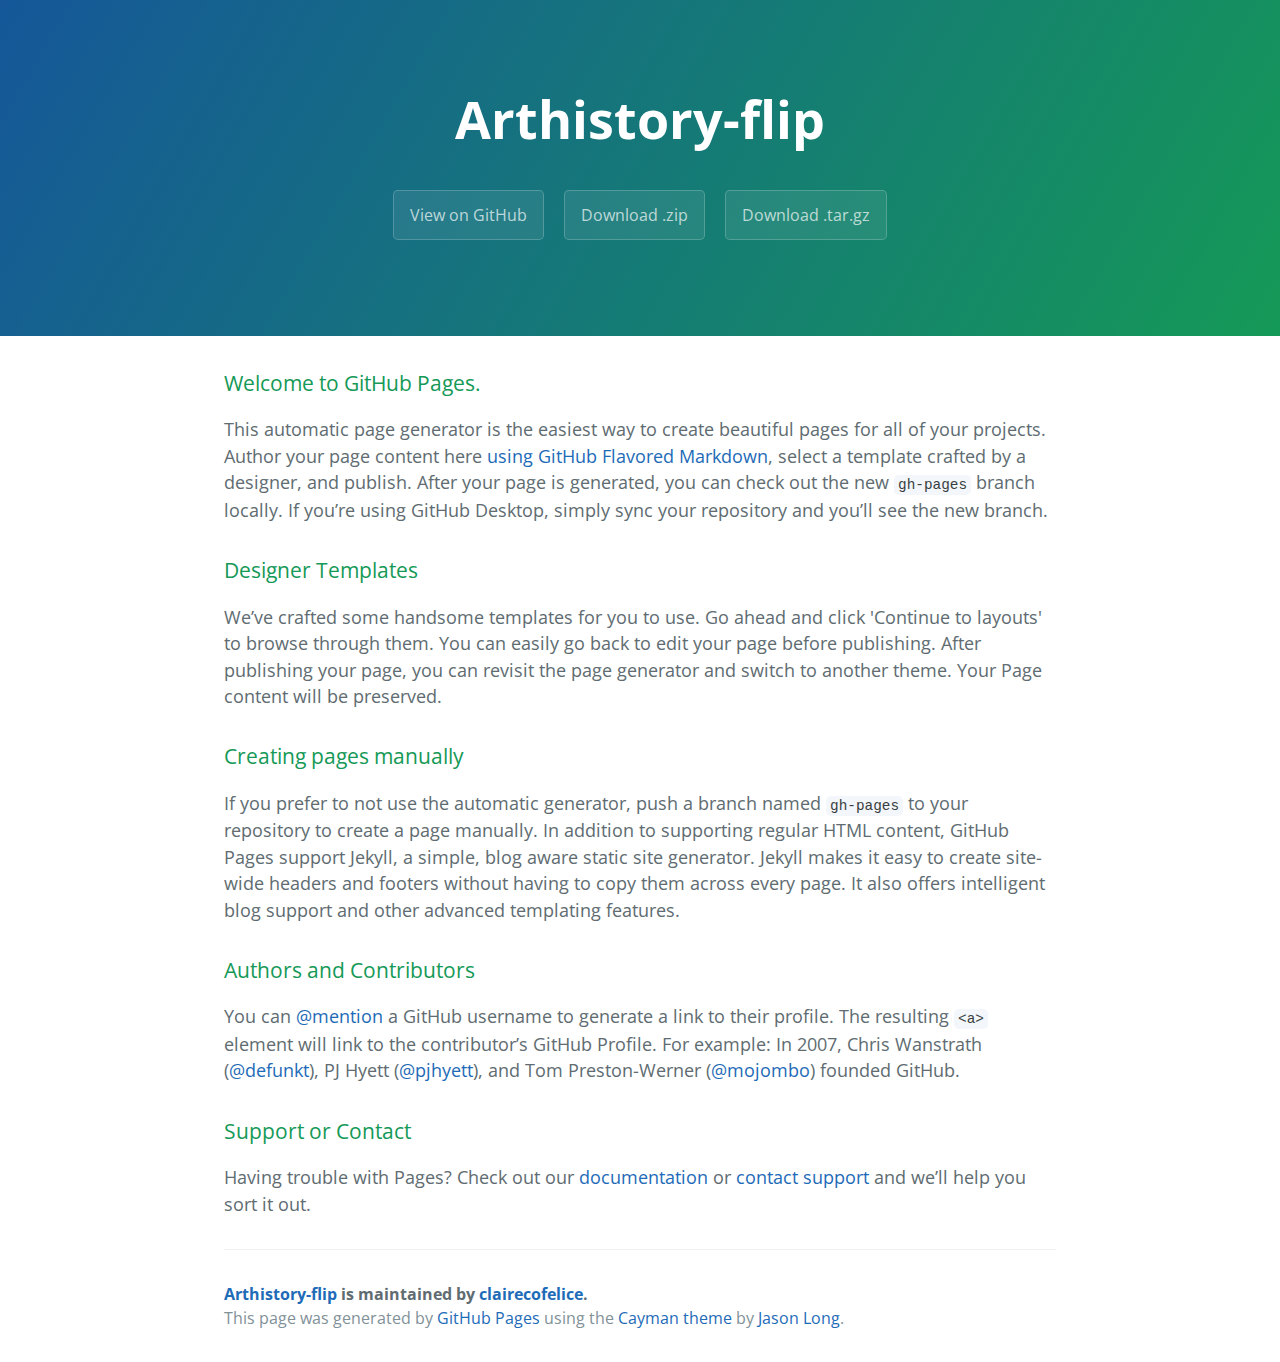
==== index.html @ 23e24be4 "Create gh-pages branch via GitHub" ====
<!DOCTYPE html>
<html lang="en-us">
  <head>
    <meta charset="UTF-8">
    <title>Arthistory-flip by clairecofelice</title>
    <meta name="viewport" content="width=device-width, initial-scale=1">
    <link rel="stylesheet" type="text/css" href="stylesheets/normalize.css" media="screen">
    <link href='https://fonts.googleapis.com/css?family=Open+Sans:400,700' rel='stylesheet' type='text/css'>
    <link rel="stylesheet" type="text/css" href="stylesheets/stylesheet.css" media="screen">
    <link rel="stylesheet" type="text/css" href="stylesheets/github-light.css" media="screen">
  </head>
  <body>
    <section class="page-header">
      <h1 class="project-name">Arthistory-flip</h1>
      <h2 class="project-tagline"></h2>
      <a href="https://github.com/clairecofelice/arthistory-flip" class="btn">View on GitHub</a>
      <a href="https://github.com/clairecofelice/arthistory-flip/zipball/master" class="btn">Download .zip</a>
      <a href="https://github.com/clairecofelice/arthistory-flip/tarball/master" class="btn">Download .tar.gz</a>
    </section>

    <section class="main-content">
      <h3>
<a id="welcome-to-github-pages" class="anchor" href="#welcome-to-github-pages" aria-hidden="true"><span aria-hidden="true" class="octicon octicon-link"></span></a>Welcome to GitHub Pages.</h3>

<p>This automatic page generator is the easiest way to create beautiful pages for all of your projects. Author your page content here <a href="https://guides.github.com/features/mastering-markdown/">using GitHub Flavored Markdown</a>, select a template crafted by a designer, and publish. After your page is generated, you can check out the new <code>gh-pages</code> branch locally. If you’re using GitHub Desktop, simply sync your repository and you’ll see the new branch.</p>

<h3>
<a id="designer-templates" class="anchor" href="#designer-templates" aria-hidden="true"><span aria-hidden="true" class="octicon octicon-link"></span></a>Designer Templates</h3>

<p>We’ve crafted some handsome templates for you to use. Go ahead and click 'Continue to layouts' to browse through them. You can easily go back to edit your page before publishing. After publishing your page, you can revisit the page generator and switch to another theme. Your Page content will be preserved.</p>

<h3>
<a id="creating-pages-manually" class="anchor" href="#creating-pages-manually" aria-hidden="true"><span aria-hidden="true" class="octicon octicon-link"></span></a>Creating pages manually</h3>

<p>If you prefer to not use the automatic generator, push a branch named <code>gh-pages</code> to your repository to create a page manually. In addition to supporting regular HTML content, GitHub Pages support Jekyll, a simple, blog aware static site generator. Jekyll makes it easy to create site-wide headers and footers without having to copy them across every page. It also offers intelligent blog support and other advanced templating features.</p>

<h3>
<a id="authors-and-contributors" class="anchor" href="#authors-and-contributors" aria-hidden="true"><span aria-hidden="true" class="octicon octicon-link"></span></a>Authors and Contributors</h3>

<p>You can <a href="https://help.github.com/articles/basic-writing-and-formatting-syntax/#mentioning-users-and-teams" class="user-mention">@mention</a> a GitHub username to generate a link to their profile. The resulting <code>&lt;a&gt;</code> element will link to the contributor’s GitHub Profile. For example: In 2007, Chris Wanstrath (<a href="https://github.com/defunkt" class="user-mention">@defunkt</a>), PJ Hyett (<a href="https://github.com/pjhyett" class="user-mention">@pjhyett</a>), and Tom Preston-Werner (<a href="https://github.com/mojombo" class="user-mention">@mojombo</a>) founded GitHub.</p>

<h3>
<a id="support-or-contact" class="anchor" href="#support-or-contact" aria-hidden="true"><span aria-hidden="true" class="octicon octicon-link"></span></a>Support or Contact</h3>

<p>Having trouble with Pages? Check out our <a href="https://help.github.com/pages">documentation</a> or <a href="https://github.com/contact">contact support</a> and we’ll help you sort it out.</p>

      <footer class="site-footer">
        <span class="site-footer-owner"><a href="https://github.com/clairecofelice/arthistory-flip">Arthistory-flip</a> is maintained by <a href="https://github.com/clairecofelice">clairecofelice</a>.</span>

        <span class="site-footer-credits">This page was generated by <a href="https://pages.github.com">GitHub Pages</a> using the <a href="https://github.com/jasonlong/cayman-theme">Cayman theme</a> by <a href="https://twitter.com/jasonlong">Jason Long</a>.</span>
      </footer>

    </section>

  
  </body>
</html>
---- stylesheets/stylesheet.css ----
* {
  box-sizing: border-box; }

body {
  padding: 0;
  margin: 0;
  font-family: "Open Sans", "Helvetica Neue", Helvetica, Arial, sans-serif;
  font-size: 16px;
  line-height: 1.5;
  color: #606c71; }

a {
  color: #1e6bb8;
  text-decoration: none; }
  a:hover {
    text-decoration: underline; }

.btn {
  display: inline-block;
  margin-bottom: 1rem;
  color: rgba(255, 255, 255, 0.7);
  background-color: rgba(255, 255, 255, 0.08);
  border-color: rgba(255, 255, 255, 0.2);
  border-style: solid;
  border-width: 1px;
  border-radius: 0.3rem;
  transition: color 0.2s, background-color 0.2s, border-color 0.2s; }
  .btn + .btn {
    margin-left: 1rem; }

.btn:hover {
  color: rgba(255, 255, 255, 0.8);
  text-decoration: none;
  background-color: rgba(255, 255, 255, 0.2);
  border-color: rgba(255, 255, 255, 0.3); }

@media screen and (min-width: 64em) {
  .btn {
    padding: 0.75rem 1rem; } }

@media screen and (min-width: 42em) and (max-width: 64em) {
  .btn {
    padding: 0.6rem 0.9rem;
    font-size: 0.9rem; } }

@media screen and (max-width: 42em) {
  .btn {
    display: block;
    width: 100%;
    padding: 0.75rem;
    font-size: 0.9rem; }
    .btn + .btn {
      margin-top: 1rem;
      margin-left: 0; } }

.page-header {
  color: #fff;
  text-align: center;
  background-color: #159957;
  background-image: linear-gradient(120deg, #155799, #159957); }

@media screen and (min-width: 64em) {
  .page-header {
    padding: 5rem 6rem; } }

@media screen and (min-width: 42em) and (max-width: 64em) {
  .page-header {
    padding: 3rem 4rem; } }

@media screen and (max-width: 42em) {
  .page-header {
    padding: 2rem 1rem; } }

.project-name {
  margin-top: 0;
  margin-bottom: 0.1rem; }

@media screen and (min-width: 64em) {
  .project-name {
    font-size: 3.25rem; } }

@media screen and (min-width: 42em) and (max-width: 64em) {
  .project-name {
    font-size: 2.25rem; } }

@media screen and (max-width: 42em) {
  .project-name {
    font-size: 1.75rem; } }

.project-tagline {
  margin-bottom: 2rem;
  font-weight: normal;
  opacity: 0.7; }

@media screen and (min-width: 64em) {
  .project-tagline {
    font-size: 1.25rem; } }

@media screen and (min-width: 42em) and (max-width: 64em) {
  .project-tagline {
    font-size: 1.15rem; } }

@media screen and (max-width: 42em) {
  .project-tagline {
    font-size: 1rem; } }

.main-content :first-child {
  margin-top: 0; }
.main-content img {
  max-width: 100%; }
.main-content h1, .main-content h2, .main-content h3, .main-content h4, .main-content h5, .main-content h6 {
  margin-top: 2rem;
  margin-bottom: 1rem;
  font-weight: normal;
  color: #159957; }
.main-content p {
  margin-bottom: 1em; }
.main-content code {
  padding: 2px 4px;
  font-family: Consolas, "Liberation Mono", Menlo, Courier, monospace;
  font-size: 0.9rem;
  color: #383e41;
  background-color: #f3f6fa;
  border-radius: 0.3rem; }
.main-content pre {
  padding: 0.8rem;
  margin-top: 0;
  margin-bottom: 1rem;
  font: 1rem Consolas, "Liberation Mono", Menlo, Courier, monospace;
  color: #567482;
  word-wrap: normal;
  background-color: #f3f6fa;
  border: solid 1px #dce6f0;
  border-radius: 0.3rem; }
  .main-content pre > code {
    padding: 0;
    margin: 0;
    font-size: 0.9rem;
    color: #567482;
    word-break: normal;
    white-space: pre;
    background: transparent;
    border: 0; }
.main-content .highlight {
  margin-bottom: 1rem; }
  .main-content .highlight pre {
    margin-bottom: 0;
    word-break: normal; }
.main-content .highlight pre, .main-content pre {
  padding: 0.8rem;
  overflow: auto;
  font-size: 0.9rem;
  line-height: 1.45;
  border-radius: 0.3rem; }
.main-content pre code, .main-content pre tt {
  display: inline;
  max-width: initial;
  padding: 0;
  margin: 0;
  overflow: initial;
  line-height: inherit;
  word-wrap: normal;
  background-color: transparent;
  border: 0; }
  .main-content pre code:before, .main-content pre code:after, .main-content pre tt:before, .main-content pre tt:after {
    content: normal; }
.main-content ul, .main-content ol {
  margin-top: 0; }
.main-content blockquote {
  padding: 0 1rem;
  margin-left: 0;
  color: #819198;
  border-left: 0.3rem solid #dce6f0; }
  .main-content blockquote > :first-child {
    margin-top: 0; }
  .main-content blockquote > :last-child {
    margin-bottom: 0; }
.main-content table {
  display: block;
  width: 100%;
  overflow: auto;
  word-break: normal;
  word-break: keep-all; }
  .main-content table th {
    font-weight: bold; }
  .main-content table th, .main-content table td {
    padding: 0.5rem 1rem;
    border: 1px solid #e9ebec; }
.main-content dl {
  padding: 0; }
  .main-content dl dt {
    padding: 0;
    margin-top: 1rem;
    font-size: 1rem;
    font-weight: bold; }
  .main-content dl dd {
    padding: 0;
    margin-bottom: 1rem; }
.main-content hr {
  height: 2px;
  padding: 0;
  margin: 1rem 0;
  background-color: #eff0f1;
  border: 0; }

@media screen and (min-width: 64em) {
  .main-content {
    max-width: 64rem;
    padding: 2rem 6rem;
    margin: 0 auto;
    font-size: 1.1rem; } }

@media screen and (min-width: 42em) and (max-width: 64em) {
  .main-content {
    padding: 2rem 4rem;
    font-size: 1.1rem; } }

@media screen and (max-width: 42em) {
  .main-content {
    padding: 2rem 1rem;
    font-size: 1rem; } }

.site-footer {
  padding-top: 2rem;
  margin-top: 2rem;
  border-top: solid 1px #eff0f1; }

.site-footer-owner {
  display: block;
  font-weight: bold; }

.site-footer-credits {
  color: #819198; }

@media screen and (min-width: 64em) {
  .site-footer {
    font-size: 1rem; } }

@media screen and (min-width: 42em) and (max-width: 64em) {
  .site-footer {
    font-size: 1rem; } }

@media screen and (max-width: 42em) {
  .site-footer {
    font-size: 0.9rem; } }
---- stylesheets/github-light.css ----
/*
The MIT License (MIT)

Copyright (c) 2015 GitHub, Inc.

Permission is hereby granted, free of charge, to any person obtaining a copy
of this software and associated documentation files (the "Software"), to deal
in the Software without restriction, including without limitation the rights
to use, copy, modify, merge, publish, distribute, sublicense, and/or sell
copies of the Software, and to permit persons to whom the Software is
furnished to do so, subject to the following conditions:

The above copyright notice and this permission notice shall be included in all
copies or substantial portions of the Software.

THE SOFTWARE IS PROVIDED "AS IS", WITHOUT WARRANTY OF ANY KIND, EXPRESS OR
IMPLIED, INCLUDING BUT NOT LIMITED TO THE WARRANTIES OF MERCHANTABILITY,
FITNESS FOR A PARTICULAR PURPOSE AND NONINFRINGEMENT. IN NO EVENT SHALL THE
AUTHORS OR COPYRIGHT HOLDERS BE LIABLE FOR ANY CLAIM, DAMAGES OR OTHER
LIABILITY, WHETHER IN AN ACTION OF CONTRACT, TORT OR OTHERWISE, ARISING FROM,
OUT OF OR IN CONNECTION WITH THE SOFTWARE OR THE USE OR OTHER DEALINGS IN THE
SOFTWARE.

*/

.pl-c /* comment */ {
  color: #969896;
}

.pl-c1      /* constant, markup.raw, meta.diff.header, meta.module-reference, meta.property-name, support, support.constant, support.variable, variable.other.constant */,
.pl-s .pl-v /* string variable */ {
  color: #0086b3;
}

.pl-e  /* entity */,
.pl-en /* entity.name */ {
  color: #795da3;
}

.pl-s .pl-s1 /* string source */,
.pl-smi      /* storage.modifier.import, storage.modifier.package, storage.type.java, variable.other, variable.parameter.function */ {
  color: #333;
}

.pl-ent /* entity.name.tag */ {
  color: #63a35c;
}

.pl-k /* keyword, storage, storage.type */ {
  color: #a71d5d;
}

.pl-pds              /* punctuation.definition.string, string.regexp.character-class */,
.pl-s                /* string */,
.pl-s .pl-pse .pl-s1 /* string punctuation.section.embedded source */,
.pl-sr               /* string.regexp */,
.pl-sr .pl-cce       /* string.regexp constant.character.escape */,
.pl-sr .pl-sra       /* string.regexp string.regexp.arbitrary-repitition */,
.pl-sr .pl-sre       /* string.regexp source.ruby.embedded */ {
  color: #183691;
}

.pl-v /* variable */ {
  color: #ed6a43;
}

.pl-id /* invalid.deprecated */ {
  color: #b52a1d;
}

.pl-ii /* invalid.illegal */ {
  background-color: #b52a1d;
  color: #f8f8f8;
}

.pl-sr .pl-cce /* string.regexp constant.character.escape */ {
  color: #63a35c;
  font-weight: bold;
}

.pl-ml /* markup.list */ {
  color: #693a17;
}

.pl-mh        /* markup.heading */,
.pl-mh .pl-en /* markup.heading entity.name */,
.pl-ms        /* meta.separator */ {
  color: #1d3e81;
  font-weight: bold;
}

.pl-mq /* markup.quote */ {
  color: #008080;
}

.pl-mi /* markup.italic */ {
  color: #333;
  font-style: italic;
}

.pl-mb /* markup.bold */ {
  color: #333;
  font-weight: bold;
}

.pl-md /* markup.deleted, meta.diff.header.from-file */ {
  background-color: #ffecec;
  color: #bd2c00;
}

.pl-mi1 /* markup.inserted, meta.diff.header.to-file */ {
  background-color: #eaffea;
  color: #55a532;
}

.pl-mdr /* meta.diff.range */ {
  color: #795da3;
  font-weight: bold;
}

.pl-mo /* meta.output */ {
  color: #1d3e81;
}
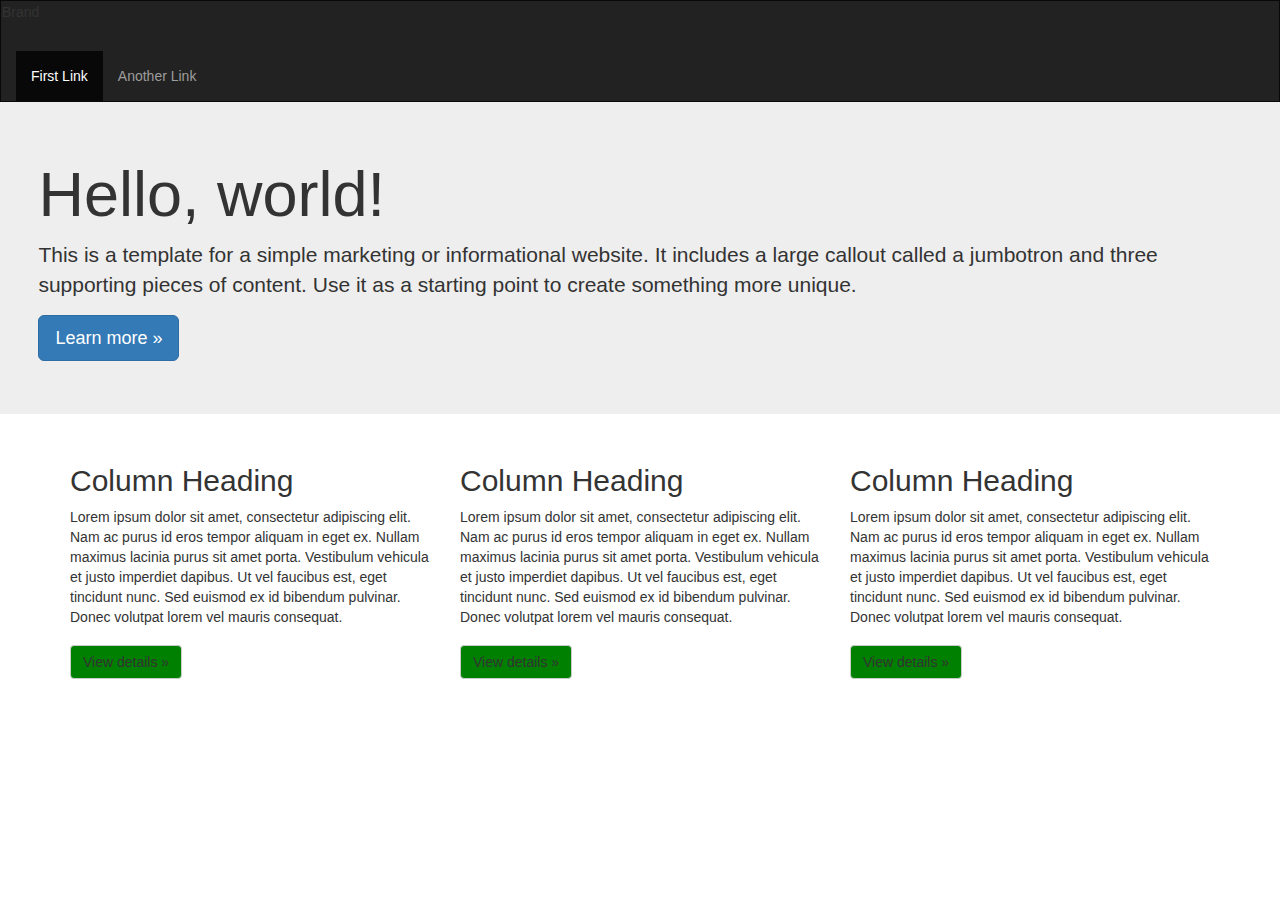
==== commit 11f63abe: "Added Bootstrap" ====
--- a/index.html
+++ b/index.html
@@ -1,57 +1,80 @@
 <!DOCTYPE html>
-<html lang="en-us">
+<html lang="en">
   <head>
-    <meta charset="UTF-8">
-    <title>Arthistory-flip by clairecofelice</title>
+    <meta charset="utf-8">
+    <meta http-equiv="X-UA-Compatible" content="IE=edge">
     <meta name="viewport" content="width=device-width, initial-scale=1">
-    <link rel="stylesheet" type="text/css" href="stylesheets/normalize.css" media="screen">
-    <link href='https://fonts.googleapis.com/css?family=Open+Sans:400,700' rel='stylesheet' type='text/css'>
-    <link rel="stylesheet" type="text/css" href="stylesheets/stylesheet.css" media="screen">
-    <link rel="stylesheet" type="text/css" href="stylesheets/github-light.css" media="screen">
+    <!-- The above 3 meta tags *must* come first in the head; any other head content must come *after* these tags -->
+    <title>Bootstrap 101 Template</title>
+
+    <!-- Bootstrap -->
+    <link href="css/bootstrap.min.css" rel="stylesheet">
+
+    <!-- HTML5 shim and Respond.js for IE8 support of HTML5 elements and media queries -->
+    <!-- WARNING: Respond.js doesn't work if you view the page via file:// -->
+    <!--[if lt IE 9]>
+      <script src="https://oss.maxcdn.com/html5shiv/3.7.2/html5shiv.min.js"></script>
+      <script src="https://oss.maxcdn.com/respond/1.4.2/respond.min.js"></script>
+    <![endif]-->
+
+    <nav class="navbar navbar-inverse">
+        <div class="navbar brand">Brand</div>
+        <div class="collapse navbar-collapse" id="bs-example-navbar-collapse-1">
+        <ul class="nav navbar-nav">
+          <li class="active"><a href="#">First Link <span class="sr-only">(current)</span></a></li>
+          <li><a href="#">Another Link</a></li>
+        </ul>
+      </div>
+    </nav>
   </head>
+
   <body>
-    <section class="page-header">
-      <h1 class="project-name">Arthistory-flip</h1>
-      <h2 class="project-tagline"></h2>
-      <a href="https://github.com/clairecofelice/arthistory-flip" class="btn">View on GitHub</a>
-      <a href="https://github.com/clairecofelice/arthistory-flip/zipball/master" class="btn">Download .zip</a>
-      <a href="https://github.com/clairecofelice/arthistory-flip/tarball/master" class="btn">Download .tar.gz</a>
-    </section>
+    <div class="jumbotron">
+        <h1>Hello, world!</h1>
+          <p>This is a template for a simple marketing or informational website. It includes
+          a large callout called a jumbotron and three supporting pieces of content. Use it as a
+          starting point to create something more unique.</p>
+          <p><a class="btn btn-primary btn-lg" href="#" role="button">Learn more » </a></p>
+    </div>
 
-    <section class="main-content">
-      <h3>
-<a id="welcome-to-github-pages" class="anchor" href="#welcome-to-github-pages" aria-hidden="true"><span aria-hidden="true" class="octicon octicon-link"></span></a>Welcome to GitHub Pages.</h3>
+    <div class="container">
+      <div class="row">
+        <div class="col-md-4"> <!-- content is four columns wide (of twelve)-->
+        <div>
+          <h2>Column Heading </h2>
+          <p>Lorem ipsum dolor sit amet, consectetur adipiscing elit. Nam ac purus id eros tempor aliquam in eget ex.
+            Nullam maximus lacinia purus sit amet porta. Vestibulum vehicula et justo imperdiet dapibus.
+            Ut vel faucibus est, eget tincidunt nunc. Sed euismod ex id bibendum pulvinar.
+            Donec volutpat lorem vel mauris consequat.</p>
+            <button type="button" class="btn btn-default navbar-btn">View details » </button>
+          </div>
+        </div>
+        <div class="col-md-4"> <!-- content is four columns wide (of twelve)-->
+        <div>
+          <h2>Column Heading </h2>
+          <p>Lorem ipsum dolor sit amet, consectetur adipiscing elit. Nam ac purus id eros tempor aliquam in eget ex.
+            Nullam maximus lacinia purus sit amet porta. Vestibulum vehicula et justo imperdiet dapibus.
+            Ut vel faucibus est, eget tincidunt nunc. Sed euismod ex id bibendum pulvinar.
+            Donec volutpat lorem vel mauris consequat.</p>
+            <button type="button" class="btn btn-default navbar-btn">View details » </button>
+          </div>
+        </div>
+        <div class="col-md-4"> <!-- content is four columns wide (of twelve)-->
+        <div>
+          <h2>Column Heading </h2>
+          <p>Lorem ipsum dolor sit amet, consectetur adipiscing elit. Nam ac purus id eros tempor aliquam in eget ex.
+            Nullam maximus lacinia purus sit amet porta. Vestibulum vehicula et justo imperdiet dapibus.
+            Ut vel faucibus est, eget tincidunt nunc. Sed euismod ex id bibendum pulvinar.
+            Donec volutpat lorem vel mauris consequat.</p>
+            <button type="button" class="btn btn-default navbar-btn">View details » </button>
+          </div>
+        </div>
+      </div>
+    </div>
 
-<p>This automatic page generator is the easiest way to create beautiful pages for all of your projects. Author your page content here <a href="https://guides.github.com/features/mastering-markdown/">using GitHub Flavored Markdown</a>, select a template crafted by a designer, and publish. After your page is generated, you can check out the new <code>gh-pages</code> branch locally. If you’re using GitHub Desktop, simply sync your repository and you’ll see the new branch.</p>
-
-<h3>
-<a id="designer-templates" class="anchor" href="#designer-templates" aria-hidden="true"><span aria-hidden="true" class="octicon octicon-link"></span></a>Designer Templates</h3>
-
-<p>We’ve crafted some handsome templates for you to use. Go ahead and click 'Continue to layouts' to browse through them. You can easily go back to edit your page before publishing. After publishing your page, you can revisit the page generator and switch to another theme. Your Page content will be preserved.</p>
-
-<h3>
-<a id="creating-pages-manually" class="anchor" href="#creating-pages-manually" aria-hidden="true"><span aria-hidden="true" class="octicon octicon-link"></span></a>Creating pages manually</h3>
-
-<p>If you prefer to not use the automatic generator, push a branch named <code>gh-pages</code> to your repository to create a page manually. In addition to supporting regular HTML content, GitHub Pages support Jekyll, a simple, blog aware static site generator. Jekyll makes it easy to create site-wide headers and footers without having to copy them across every page. It also offers intelligent blog support and other advanced templating features.</p>
-
-<h3>
-<a id="authors-and-contributors" class="anchor" href="#authors-and-contributors" aria-hidden="true"><span aria-hidden="true" class="octicon octicon-link"></span></a>Authors and Contributors</h3>
-
-<p>You can <a href="https://help.github.com/articles/basic-writing-and-formatting-syntax/#mentioning-users-and-teams" class="user-mention">@mention</a> a GitHub username to generate a link to their profile. The resulting <code>&lt;a&gt;</code> element will link to the contributor’s GitHub Profile. For example: In 2007, Chris Wanstrath (<a href="https://github.com/defunkt" class="user-mention">@defunkt</a>), PJ Hyett (<a href="https://github.com/pjhyett" class="user-mention">@pjhyett</a>), and Tom Preston-Werner (<a href="https://github.com/mojombo" class="user-mention">@mojombo</a>) founded GitHub.</p>
-
-<h3>
-<a id="support-or-contact" class="anchor" href="#support-or-contact" aria-hidden="true"><span aria-hidden="true" class="octicon octicon-link"></span></a>Support or Contact</h3>
-
-<p>Having trouble with Pages? Check out our <a href="https://help.github.com/pages">documentation</a> or <a href="https://github.com/contact">contact support</a> and we’ll help you sort it out.</p>
-
-      <footer class="site-footer">
-        <span class="site-footer-owner"><a href="https://github.com/clairecofelice/arthistory-flip">Arthistory-flip</a> is maintained by <a href="https://github.com/clairecofelice">clairecofelice</a>.</span>
-
-        <span class="site-footer-credits">This page was generated by <a href="https://pages.github.com">GitHub Pages</a> using the <a href="https://github.com/jasonlong/cayman-theme">Cayman theme</a> by <a href="https://twitter.com/jasonlong">Jason Long</a>.</span>
-      </footer>
-
-    </section>
-
-  
+    <!-- jQuery (necessary for Bootstrap's JavaScript plugins) -->
+    <script src="https://ajax.googleapis.com/ajax/libs/jquery/1.11.3/jquery.min.js"></script>
+    <!-- Include all compiled plugins (below), or include individual files as needed -->
+    <script src="js/bootstrap.min.js"></script>
   </body>
 </html>
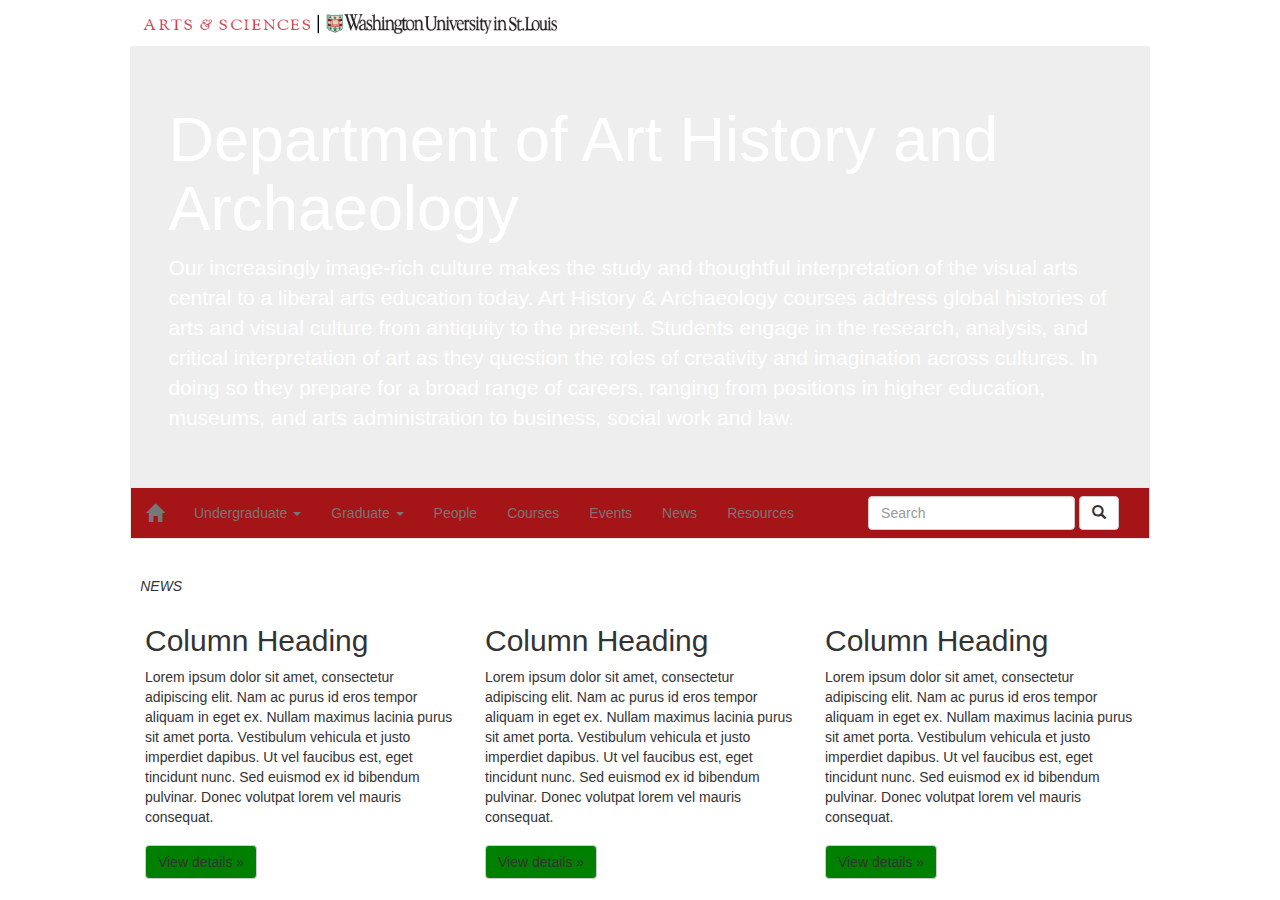
==== commit bc55d4e9: "Content" ====
--- a/index.html
+++ b/index.html
@@ -5,7 +5,8 @@
     <meta http-equiv="X-UA-Compatible" content="IE=edge">
     <meta name="viewport" content="width=device-width, initial-scale=1">
     <!-- The above 3 meta tags *must* come first in the head; any other head content must come *after* these tags -->
-    <title>Bootstrap 101 Template</title>
+    <title>Department of Art History and Archaeology</title>
+    <link rel="shortcut icon" href="images/favicon.ico">
 
     <!-- Bootstrap -->
     <link href="css/bootstrap.min.css" rel="stylesheet">
@@ -16,29 +17,90 @@
       <script src="https://oss.maxcdn.com/html5shiv/3.7.2/html5shiv.min.js"></script>
       <script src="https://oss.maxcdn.com/respond/1.4.2/respond.min.js"></script>
     <![endif]-->
-
-    <nav class="navbar navbar-inverse">
-        <div class="navbar brand">Brand</div>
-        <div class="collapse navbar-collapse" id="bs-example-navbar-collapse-1">
-        <ul class="nav navbar-nav">
-          <li class="active"><a href="#">First Link <span class="sr-only">(current)</span></a></li>
-          <li><a href="#">Another Link</a></li>
-        </ul>
-      </div>
-    </nav>
   </head>
 
   <body>
-    <div class="jumbotron">
-        <h1>Hello, world!</h1>
-          <p>This is a template for a simple marketing or informational website. It includes
-          a large callout called a jumbotron and three supporting pieces of content. Use it as a
-          starting point to create something more unique.</p>
-          <p><a class="btn btn-primary btn-lg" href="#" role="button">Learn more » </a></p>
+    <div class="page-header">
+      <a href="http://artsci.wustl.edu/"><img src="images/artsci.png" height=20px alt="artsci_logo"></a>
     </div>
+
+    <div class="jumbotron" style="background-image: url(images/jumbotron.PNG); background-size: 100%">
+          <h1>Department of Art History and Archaeology</h1>
+          <p>Our increasingly image-rich culture makes the study and thoughtful interpretation of the visual arts central to a liberal arts education today. Art History & Archaeology courses address global histories of arts and visual culture from antiquity to the present. Students engage in the research, analysis, and critical interpretation of art as they question the roles of creativity and imagination across cultures.  In doing so they prepare for a broad range of careers, ranging from positions in higher education, museums, and arts administration to business, social work and law.</p>
+    </div>
+
+    <nav class="navbar navbar-default">
+  <div class="container-fluid">
+    <!-- Brand and toggle get grouped for better mobile display -->
+    <div class="navbar-header">
+      <button type="button" class="navbar-toggle collapsed" data-toggle="collapse" data-target="#bs-example-navbar-collapse-1" aria-expanded="false">
+        <span class="sr-only">Toggle navigation</span>
+        <span class="icon-bar"></span>
+        <span class="icon-bar"></span>
+        <span class="icon-bar"></span>
+      </button>
+      <a class="navbar-brand" href="index.html"><span class="glyphicon glyphicon-home"></a>
+    </div>
+
+    <!-- Collect the nav links, forms, and other content for toggling -->
+    <div class="collapse navbar-collapse" id="bs-example-navbar-collapse-1">
+      <ul class="nav navbar-nav">
+        <li class="dropdown">
+          <a href="#" class="dropdown-toggle" data-toggle="dropdown" role="button" aria-haspopup="true" aria-expanded="false">Undergraduate <span class="caret"></span></a>
+          <ul class="dropdown-menu">
+            <li><a href="https://arthistory.artsci.wustl.edu/undergraduate">Undergraduate Home</a></li>
+            <li><a href="https://arthistory.artsci.wustl.edu/undergraduate/undergraduate-major">Major</a></li>
+            <li><a href="https://arthistory.artsci.wustl.edu/undergraduate/minor">Minor</a></li>
+            <li role="separator" class="divider"></li>
+            <li><a href="https://arthistory.artsci.wustl.edu/undergraduate/undergraduate-internships">Internships</a></li>
+            <li><a href="https://arthistory.artsci.wustl.edu/undergraduate/study-abroad">Study Abroad</a></li>
+            <li><a href="https://arthistory.artsci.wustl.edu/honors-guidelines">Honors Guidelines</a></li>
+            <li role="separator" class="divider"></li>
+            <li><a href="https://arthistory.artsci.wustl.edu/apply-undergraduate-program">Apply</a></li>
+          </ul>
+        </li>
+
+        <li class="dropdown">
+          <a href="#" class="dropdown-toggle" data-toggle="dropdown" role="button" aria-haspopup="true" aria-expanded="false">Graduate <span class="caret"></span></a>
+          <ul class="dropdown-menu">
+            <li><a href="https://arthistory.artsci.wustl.edu/graduate-study">Graduate Home</a></li>
+            <li><a href="https://arthistory.artsci.wustl.edu/graduate-course-selection">Course Selection</a></li>
+            <li><a href="https://arthistory.artsci.wustl.edu/graduate-study/graduate-requirements">Graduate Requirements</a></li>
+            <li><a href="https://arthistory.artsci.wustl.edu/graduate-study/choosing-ma-exam-or-ma-thesis">Choosing the M.A. Exam or M.A. Thesis</a></li>
+            <li role="separator" class="divider"></li>
+            <li><a href="https://arthistory.artsci.wustl.edu/graduate-study/research-funding">Research Funding</a></li>
+            <li><a href="https://arthistory.artsci.wustl.edu/graduate-study/students-works-progress-series-wips">Student Works in Progress Series (WIPS)</a></li>
+            <li><a href="https://arthistory.artsci.wustl.edu/graduate-study/graduate-student-news">Graduate Student News</a></li>
+            <li><a href="https://arthistory.artsci.wustl.edu/graduate-study/fellowship-news">Fellowship News</a></li>
+            <li><a href="https://arthistory.artsci.wustl.edu/graduate-study/former-graduate-students">Former Graduate Students</a></li>
+            <li role="separator" class="divider"></li>
+            <li><a href="https://arthistory.artsci.wustl.edu/graduate-study/apply">Apply</a></li>
+          </ul>
+        </li>
+
+        <li><a href="https://arthistory.artsci.wustl.edu/people">People</a></li>
+        <li><a href="https://arthistory.artsci.wustl.edu/courses">Courses</a></li>
+        <li><a href="events.html">Events</a></li>
+        <li><a href="https://arthistory.artsci.wustl.edu/news">News</a></li>
+        <li><a href="https://arthistory.artsci.wustl.edu/resources-0">Resources</a></li>
+      </ul>
+      <form class="navbar-form navbar-right" role="search">
+        <div class="form-group">
+          <input type="text" class="form-control" placeholder="Search">
+        </div>
+        <button type="submit" class="btn btn-default">
+          <span class="glyphicon glyphicon-search"></span>
+        </button>
+      </form>
+    </div><!-- /.navbar-collapse -->
+  </div><!-- /.container-fluid -->
+</nav>
 
     <div class="container">
       <div class="row">
+        <section class="current-events">
+          <h3><i>News</i></h3>
+        </section>
         <div class="col-md-4"> <!-- content is four columns wide (of twelve)-->
         <div>
           <h2>Column Heading </h2>
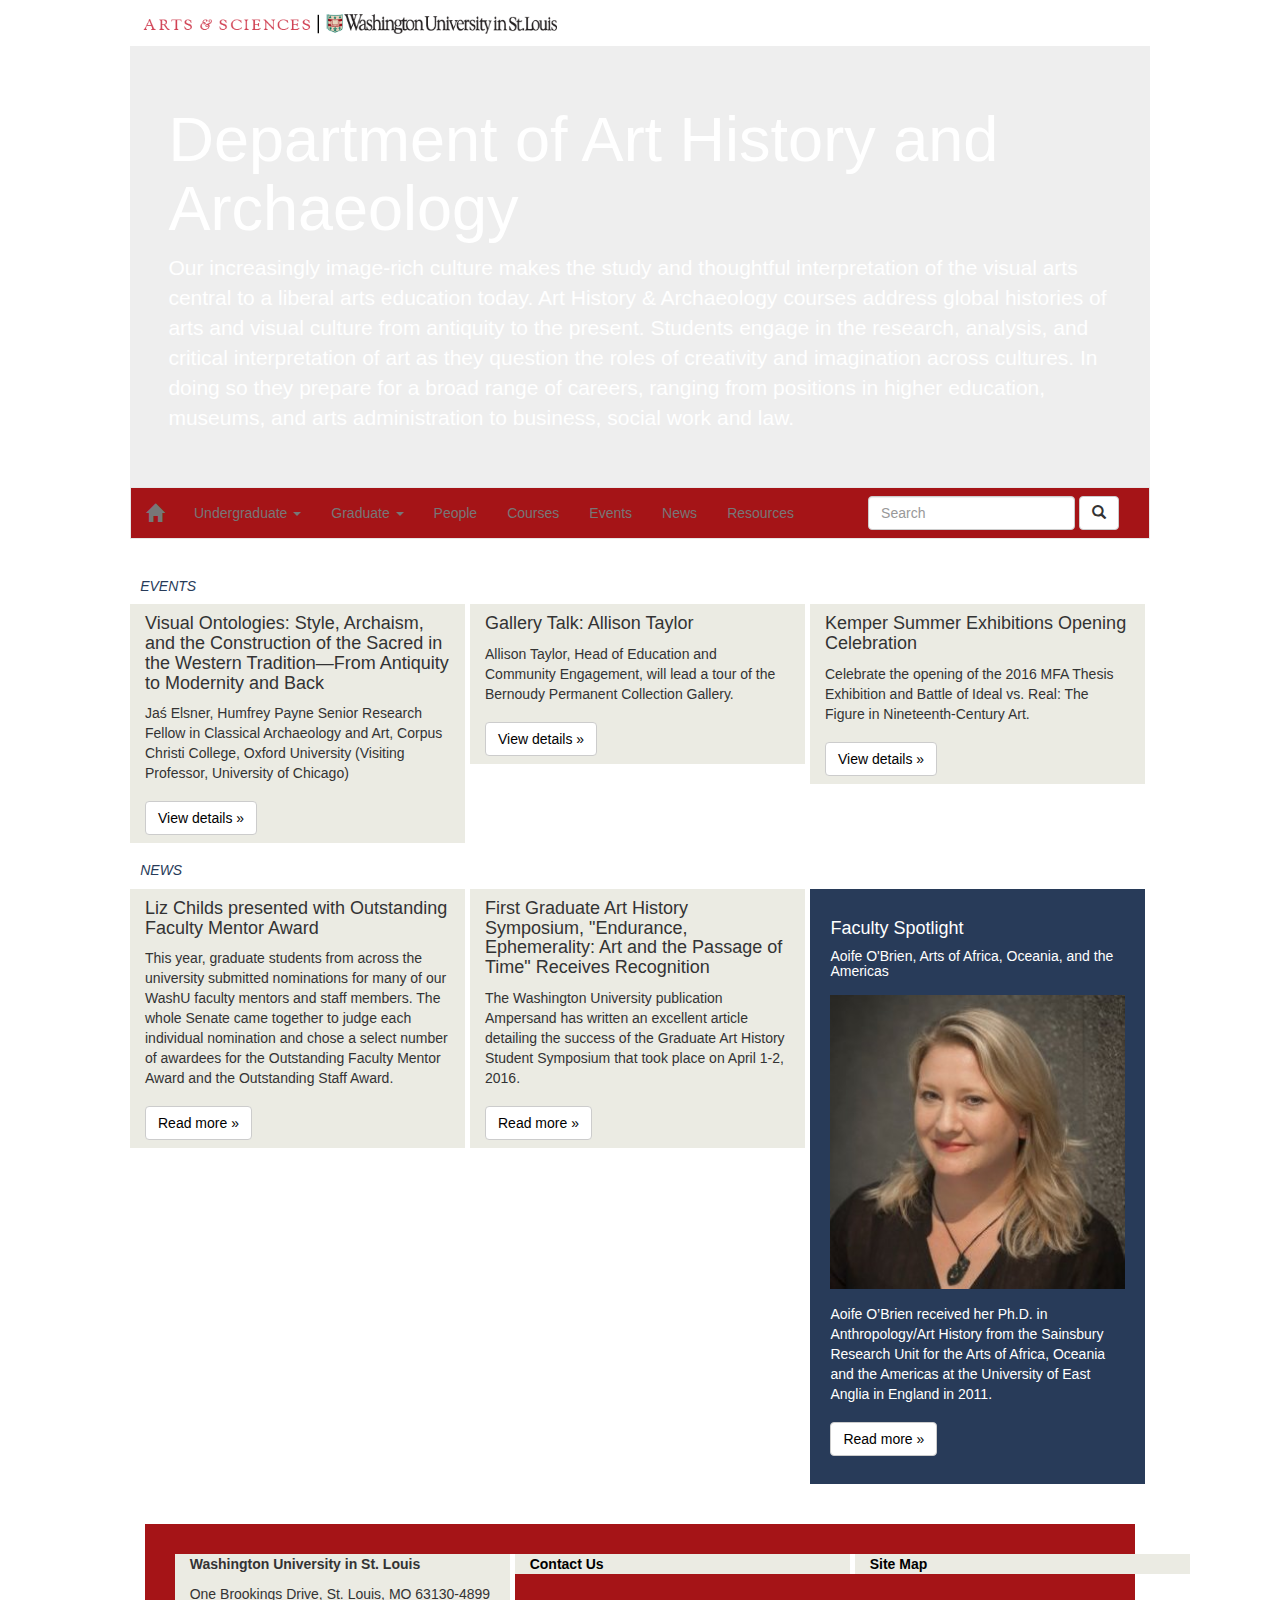
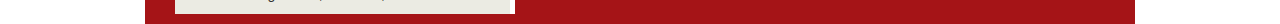
==== commit 0b78974a: "Edited CSS" ====
--- a/index.html
+++ b/index.html
@@ -24,7 +24,7 @@
       <a href="http://artsci.wustl.edu/"><img src="images/artsci.png" height=20px alt="artsci_logo"></a>
     </div>
 
-    <div class="jumbotron" style="background-image: url(images/jumbotron.PNG); background-size: 100%">
+    <div class="jumbotron" style="background-image: url(images/jumbotron1.jpg; background-size: 100%">
           <h1>Department of Art History and Archaeology</h1>
           <p>Our increasingly image-rich culture makes the study and thoughtful interpretation of the visual arts central to a liberal arts education today. Art History & Archaeology courses address global histories of arts and visual culture from antiquity to the present. Students engage in the research, analysis, and critical interpretation of art as they question the roles of creativity and imagination across cultures.  In doing so they prepare for a broad range of careers, ranging from positions in higher education, museums, and arts administration to business, social work and law.</p>
     </div>
@@ -78,7 +78,7 @@
           </ul>
         </li>
 
-        <li><a href="https://arthistory.artsci.wustl.edu/people">People</a></li>
+        <li><a class="white-link" href="https://arthistory.artsci.wustl.edu/people">People</a></li>
         <li><a href="https://arthistory.artsci.wustl.edu/courses">Courses</a></li>
         <li><a href="events.html">Events</a></li>
         <li><a href="https://arthistory.artsci.wustl.edu/news">News</a></li>
@@ -98,41 +98,76 @@
 
     <div class="container">
       <div class="row">
-        <section class="current-events">
-          <h3><i>News</i></h3>
-        </section>
-        <div class="col-md-4"> <!-- content is four columns wide (of twelve)-->
-        <div>
-          <h2>Column Heading </h2>
-          <p>Lorem ipsum dolor sit amet, consectetur adipiscing elit. Nam ac purus id eros tempor aliquam in eget ex.
-            Nullam maximus lacinia purus sit amet porta. Vestibulum vehicula et justo imperdiet dapibus.
-            Ut vel faucibus est, eget tincidunt nunc. Sed euismod ex id bibendum pulvinar.
-            Donec volutpat lorem vel mauris consequat.</p>
-            <button type="button" class="btn btn-default navbar-btn">View details » </button>
-          </div>
+        <div class="article-header">
+          <h3><i>Events</i></h3>
         </div>
         <div class="col-md-4"> <!-- content is four columns wide (of twelve)-->
-        <div>
-          <h2>Column Heading </h2>
-          <p>Lorem ipsum dolor sit amet, consectetur adipiscing elit. Nam ac purus id eros tempor aliquam in eget ex.
-            Nullam maximus lacinia purus sit amet porta. Vestibulum vehicula et justo imperdiet dapibus.
-            Ut vel faucibus est, eget tincidunt nunc. Sed euismod ex id bibendum pulvinar.
-            Donec volutpat lorem vel mauris consequat.</p>
-            <button type="button" class="btn btn-default navbar-btn">View details » </button>
-          </div>
+          <h4>Visual Ontologies: Style, Archaism, and the Construction of the Sacred in the Western Tradition—From Antiquity to Modernity and Back</h4>
+            <p>Jaś Elsner, Humfrey Payne Senior Research Fellow in Classical Archaeology and Art, Corpus Christi College, Oxford University (Visiting Professor, University of Chicago)</p>
+            <button type="button" class="btn btn-default navbar-btn"><a href="https://arthistory.artsci.wustl.edu/events/406">View details » </a></button>
         </div>
         <div class="col-md-4"> <!-- content is four columns wide (of twelve)-->
-        <div>
-          <h2>Column Heading </h2>
-          <p>Lorem ipsum dolor sit amet, consectetur adipiscing elit. Nam ac purus id eros tempor aliquam in eget ex.
-            Nullam maximus lacinia purus sit amet porta. Vestibulum vehicula et justo imperdiet dapibus.
-            Ut vel faucibus est, eget tincidunt nunc. Sed euismod ex id bibendum pulvinar.
-            Donec volutpat lorem vel mauris consequat.</p>
-            <button type="button" class="btn btn-default navbar-btn">View details » </button>
+          <h4>Gallery Talk: Allison Taylor</h4>
+          <p>Allison Taylor, Head of Education and Community Engagement, will lead a tour of the Bernoudy Permanent Collection Gallery.</p>
+            <button type="button" class="btn btn-default navbar-btn"><a href="http://www.kemperartmuseum.wustl.edu/events/11202">View details » </a></button>
+        </div>
+        <div class="col-md-4"> <!-- content is four columns wide (of twelve)-->
+          <h4>Kemper Summer Exhibitions Opening Celebration </h4>
+          <p>Celebrate the opening of the 2016 MFA Thesis Exhibition and Battle of Ideal vs. Real: The Figure in Nineteenth-Century Art.</p>
+          <button type="button" class="btn btn-default navbar-btn"><a href="http://www.kemperartmuseum.wustl.edu/events/11201">View details »</a></button>
+        </div>
+  </div>
+
+      <div class="row">
+        <div class="article-header">
+          <h3><i>News</i></h3>
+        </div>
+        <div class="col-md-4"> <!-- content is four columns wide (of twelve)-->
+          <h4>Liz Childs presented with Outstanding Faculty Mentor Award</h4>
+          <p>This year, graduate students from across the university submitted nominations for many of our WashU faculty mentors and staff members.  The whole Senate came together to judge each individual nomination and chose a select number of awardees for the Outstanding Faculty Mentor Award and the Outstanding Staff Award.  </p>
+            <button type="button" class="btn btn-default navbar-btn"><a href="https://gradpages.wustl.edu/gss/2016-spring-outstanding-faculty-and-staff-awards">Read more » </a></button>
+        </div>
+        <div class="col-md-4"> <!-- content is four columns wide (of twelve)-->
+          <h4>First Graduate Art History Symposium, "Endurance, Ephemerality: Art and the Passage of Time" Receives Recognition</h4>
+          <p>The Washington University publication Ampersand has written an excellent article detailing the success of the Graduate Art History Student Symposium that took place on April 1-2, 2016.</p>
+            <button type="button" class="btn btn-default navbar-btn"><a href="http://artsci.wustl.edu/articles/2016/art-and-passage-time">Read more » </a></button>
+        </div>
+        <div class="spotlight col-md-4"> <!-- content is four columns wide (of twelve)-->
+          <h4>Faculty Spotlight </h4>
+          <h5> Aoife O'Brien, Arts of Africa, Oceania, and the Americas</h5>
+          <img class="img-responsive" src="images/spotlight.jpg">
+          <p>Aoife O’Brien received her Ph.D. in Anthropology/Art History from the Sainsbury Research Unit for the Arts of Africa, Oceania and the Americas at the University of East Anglia in England in 2011.</p>
+          <button type="button" class="btn btn-default navbar-btn"><a href="https://arthistory.artsci.wustl.edu/articles/359">Read more »</a></button>
+        </div>
+      </div>
+</div>
+
+<div class="container">
+    <div class="row">
+      <div class="col-md-12">
+          <section class="footer">
+
+            <!--Footer Columns -->
+              <div class="container">
+                <div class="row">
+                  <div class="col-md-4">
+                      <p><b>Washington University in St. Louis</b></p>
+                      <p>One Brookings Drive, St. Louis, MO 63130-4899</p>
+                  </div>
+                  <div class="col-md-4">
+                      <a href="https://arthistory.artsci.wustl.edu/contact"><b>Contact Us</b></a>
+                  </div>
+                  <div class="col-md-4">
+                      <a href="https://arthistory.artsci.wustl.edu/sitemap"><b>Site Map</b></a>
+                  </div>
+                  </div>
+                </div>
+            </section>
           </div>
         </div>
       </div>
-    </div>
+</div>
+
 
     <!-- jQuery (necessary for Bootstrap's JavaScript plugins) -->
     <script src="https://ajax.googleapis.com/ajax/libs/jquery/1.11.3/jquery.min.js"></script>
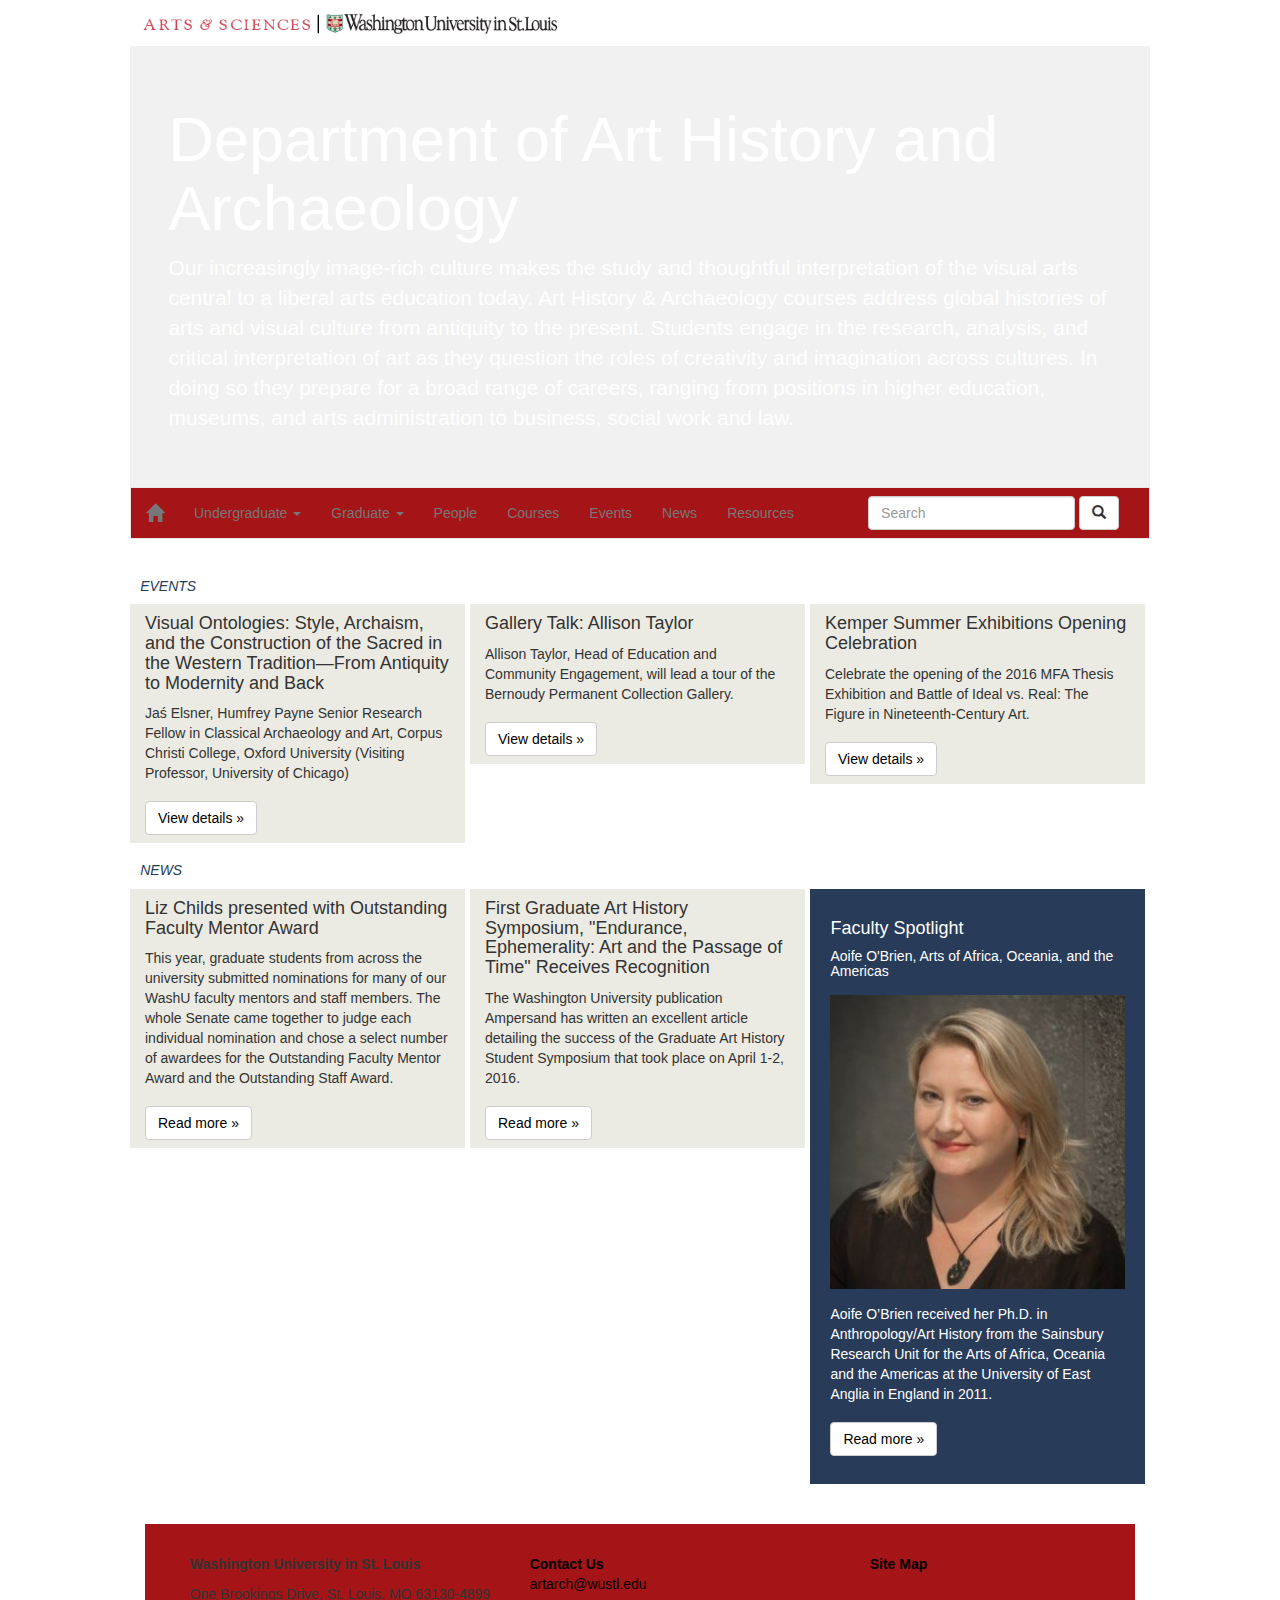
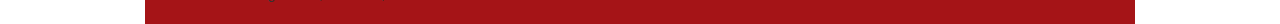
==== commit b92d52af: "CSS Edits" ====
--- a/index.html
+++ b/index.html
@@ -24,13 +24,13 @@
       <a href="http://artsci.wustl.edu/"><img src="images/artsci.png" height=20px alt="artsci_logo"></a>
     </div>
 
-    <div class="jumbotron" style="background-image: url(images/jumbotron1.jpg; background-size: 100%">
+    <div class="jumbotron opacity" style="background-image: url(images/jumbotron.PNG); background-size: 100%">
           <h1>Department of Art History and Archaeology</h1>
           <p>Our increasingly image-rich culture makes the study and thoughtful interpretation of the visual arts central to a liberal arts education today. Art History & Archaeology courses address global histories of arts and visual culture from antiquity to the present. Students engage in the research, analysis, and critical interpretation of art as they question the roles of creativity and imagination across cultures.  In doing so they prepare for a broad range of careers, ranging from positions in higher education, museums, and arts administration to business, social work and law.</p>
     </div>
 
     <nav class="navbar navbar-default">
-  <div class="container-fluid">
+      <div class="container-fluid">
     <!-- Brand and toggle get grouped for better mobile display -->
     <div class="navbar-header">
       <button type="button" class="navbar-toggle collapsed" data-toggle="collapse" data-target="#bs-example-navbar-collapse-1" aria-expanded="false">
@@ -43,7 +43,7 @@
     </div>
 
     <!-- Collect the nav links, forms, and other content for toggling -->
-    <div class="collapse navbar-collapse" id="bs-example-navbar-collapse-1">
+    <div class="link-text collapse navbar-collapse" id="bs-example-navbar-collapse-1">
       <ul class="nav navbar-nav">
         <li class="dropdown">
           <a href="#" class="dropdown-toggle" data-toggle="dropdown" role="button" aria-haspopup="true" aria-expanded="false">Undergraduate <span class="caret"></span></a>
@@ -150,18 +150,20 @@
             <!--Footer Columns -->
               <div class="container">
                 <div class="row">
-                  <div class="col-md-4">
+                  <div class="foot col-md-4">
                       <p><b>Washington University in St. Louis</b></p>
                       <p>One Brookings Drive, St. Louis, MO 63130-4899</p>
                   </div>
-                  <div class="col-md-4">
+                  <div class="foot col-md-4">
                       <a href="https://arthistory.artsci.wustl.edu/contact"><b>Contact Us</b></a>
+                      <p><a href="mailto:artarch@wustl.edu" target="_top">artarch@wustl.edu</a></P>
                   </div>
-                  <div class="col-md-4">
+                  <div class="foot col-md-4">
                       <a href="https://arthistory.artsci.wustl.edu/sitemap"><b>Site Map</b></a>
                   </div>
                   </div>
                 </div>
+
             </section>
           </div>
         </div>
